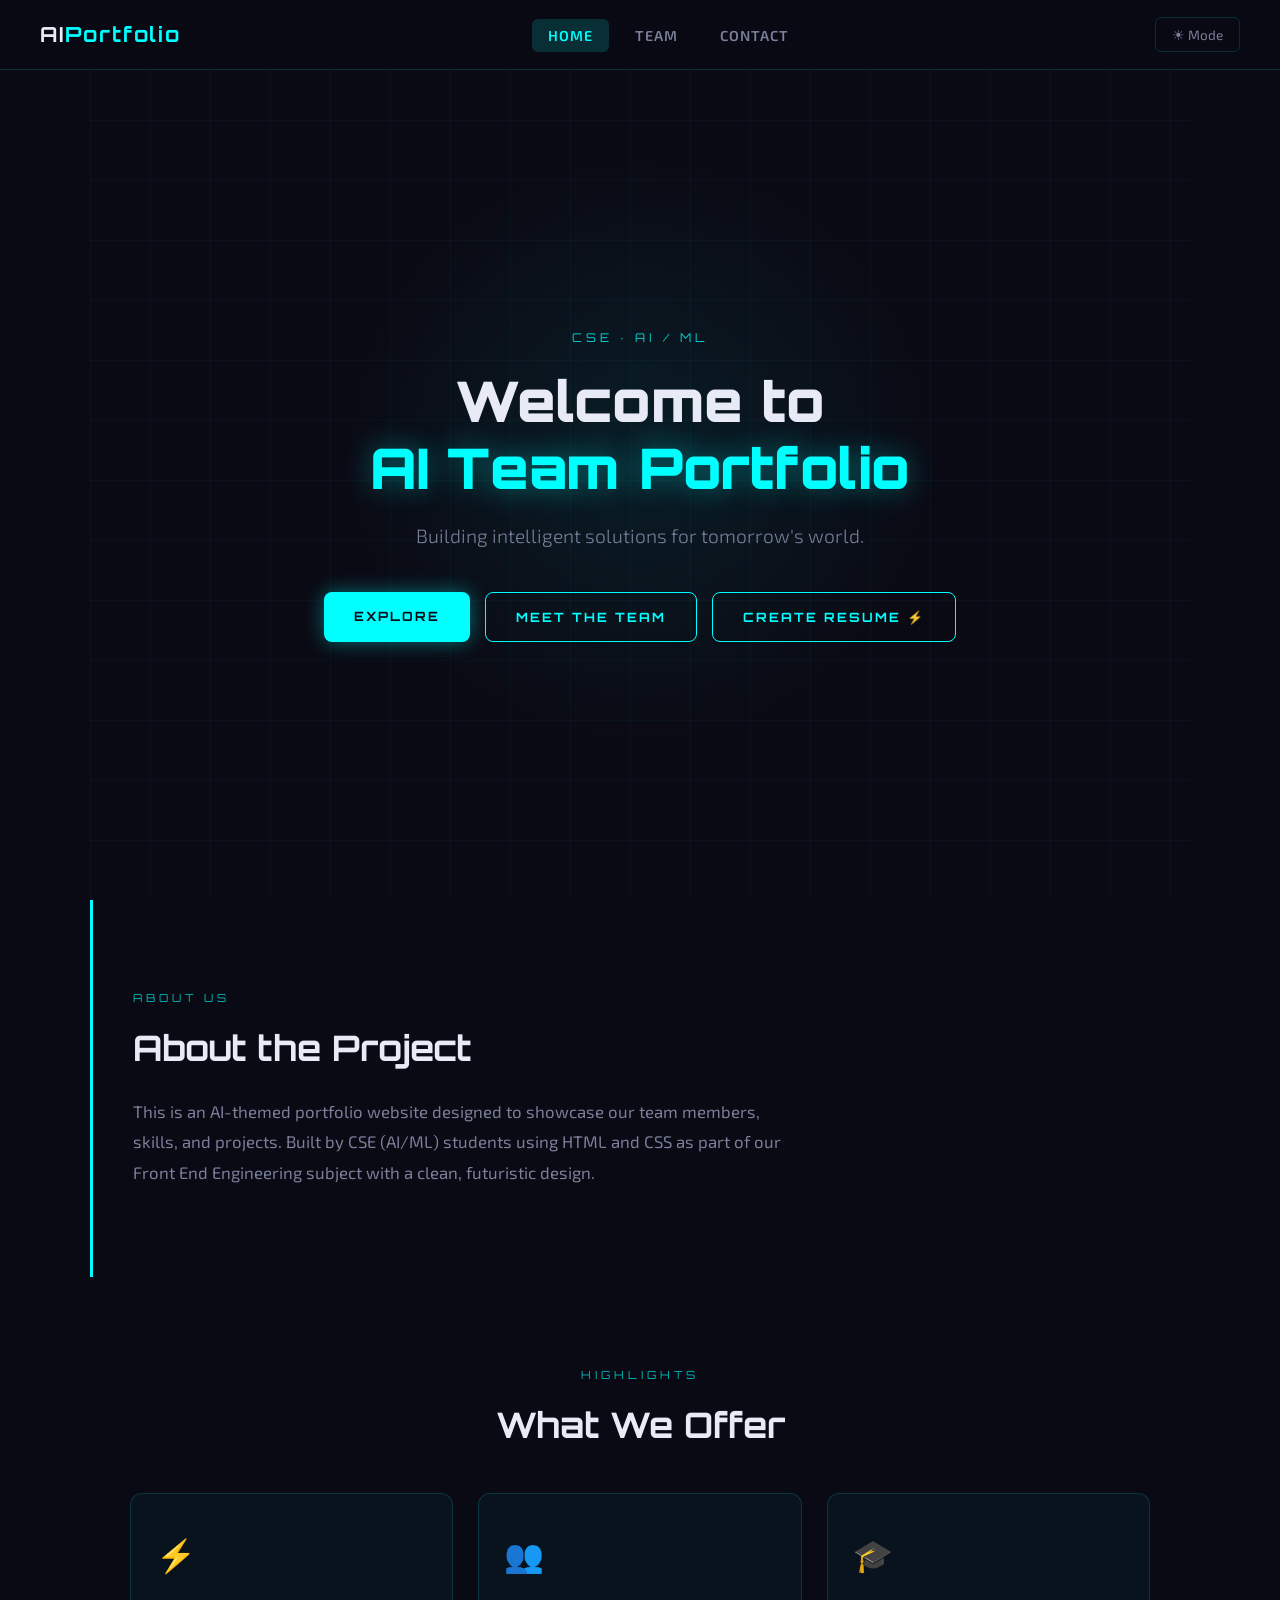
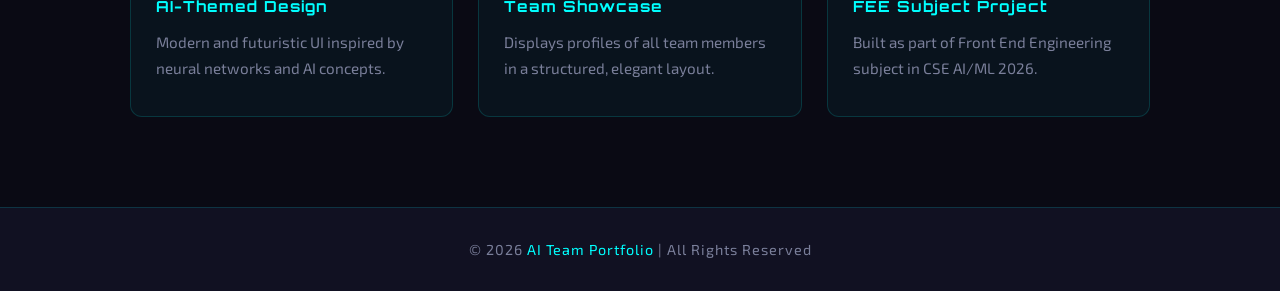
==== index.html @ 1e273eee "Add files via upload" ====
<!DOCTYPE html>
<html lang="en">

<head>
    <meta charset="UTF-8">
    <meta name="viewport" content="width=device-width, initial-scale=1.0">
    <title>AI Team Portfolio</title>
    <link rel="preconnect" href="https://fonts.googleapis.com">
    <link href="https://fonts.googleapis.com/css2?family=Orbitron:wght@400;700;900&family=Exo+2:wght@300;400;600&display=swap" rel="stylesheet">
    <link rel="stylesheet" href="style.css">
</head>

<body>

    <!-- NAVBAR -->
    <nav>
        <h2 id="logo">AI<span>Portfolio</span></h2>
        <ul id="navLinks">
            <li><a href="index.html" class="active">Home</a></li>
            <li><a href="team.html">Team</a></li>
            <li><a href="contact.html">Contact</a></li>
        </ul>
        <button id="toggleBtn">☀ Mode</button>
        <button id="hamburger" aria-label="Toggle menu">&#9776;</button>
    </nav>

    <!-- HERO SECTION -->
    <section id="home">
        <div class="hero-glow"></div>
        <div class="grid-overlay"></div>
        <div class="hero-content">
            <p class="hero-label">CSE · AI / ML</p>
            <h1 id="mainHeading">Welcome to<br><span>AI Team Portfolio</span></h1>
            <p id="subText">Building intelligent solutions for tomorrow's world.</p>
            <div class="hero-buttons">
                <a href="#about" id="exploreBtn">Explore</a>
                <a href="team.html" class="btn-outline">Meet the Team</a>
                <a href="resume.html" class="btn-outline">Create Resume ⚡</a>

            </div>
        </div>
    </section>

    <!-- ABOUT SECTION -->
    <section id="about">
        <div class="section-tag">About Us</div>
        <h2>About the Project</h2>
        <p>
            This is an AI-themed portfolio website designed to showcase our team members, skills, and projects. Built by CSE (AI/ML) students using HTML and CSS as part of our Front End Engineering subject with a clean, futuristic design.
        </p>
    </section>

    <!-- FEATURES SECTION -->
    <section id="features">
        <div class="section-tag">Highlights</div>
        <h2>What We Offer</h2>
        <div class="cards-grid">
            <div class="card">
                <div class="card-icon">⚡</div>
                <h3>AI-Themed Design</h3>
                <p>Modern and futuristic UI inspired by neural networks and AI concepts.</p>
            </div>
            <div class="card">
                <div class="card-icon">👥</div>
                <h3>Team Showcase</h3>
                <p>Displays profiles of all team members in a structured, elegant layout.</p>
            </div>
            <div class="card">
                <div class="card-icon">🎓</div>
                <h3>FEE Subject Project</h3>
                <p>Built as part of Front End Engineering subject in CSE AI/ML 2026.</p>
            </div>
        </div>
    </section>

    <!-- FOOTER -->
    <footer>
        <p>©️ 2026 <span>AI Team Portfolio</span> | All Rights Reserved</p>
    </footer>

</body>

</html>
---- style.css ----
/* ── CSS VARIABLES ── */

:root {
    --bg-primary: #0a0a14;
    --bg-secondary: #111122;
    --bg-card: rgba(0, 255, 255, 0.04);
    --accent: #00ffff;
    --accent-dim: rgba(0, 255, 255, 0.15);
    --accent-glow: rgba(0, 255, 255, 0.4);
    --text-primary: #e8eaf6;
    --text-muted: #7a7f9a;
    --border: rgba(0, 255, 255, 0.15);
    --font-heading: 'Orbitron', sans-serif;
    --font-body: 'Exo 2', sans-serif;
    --nav-height: 70px;
    --transition: 0.3s ease;
}


/* ── RESET ── */

*,
*::before,
*::after {
    margin: 0;
    padding: 0;
    box-sizing: border-box;
}

html {
    scroll-behavior: smooth;
}

body {
    font-family: var(--font-body);
    background: var(--bg-primary);
    color: var(--text-primary);
    line-height: 1.6;
    overflow-x: hidden;
}


/* ── NAVBAR ── */

nav {
    position: fixed;
    top: 0;
    left: 0;
    right: 0;
    z-index: 1000;
    display: flex;
    justify-content: space-between;
    align-items: center;
    height: var(--nav-height);
    padding: 0 40px;
    background: rgba(10, 10, 20, 0.85);
    backdrop-filter: blur(12px);
    border-bottom: 1px solid var(--border);
}

#logo {
    font-family: var(--font-heading);
    font-size: 1.3rem;
    color: var(--text-primary);
    letter-spacing: 2px;
}

#logo span {
    color: var(--accent);
}

nav ul {
    list-style: none;
    display: flex;
    gap: 10px;
}

nav ul li a {
    text-decoration: none;
    color: var(--text-muted);
    font-size: 0.9rem;
    font-weight: 600;
    padding: 8px 16px;
    border-radius: 6px;
    letter-spacing: 1px;
    text-transform: uppercase;
    transition: var(--transition);
}

nav ul li a:hover,
nav ul li a.active {
    color: var(--accent);
    background: var(--accent-dim);
}

#toggleBtn {
    background: transparent;
    border: 1px solid var(--border);
    color: var(--text-muted);
    padding: 8px 16px;
    border-radius: 6px;
    font-family: var(--font-body);
    font-size: 0.85rem;
    cursor: pointer;
    transition: var(--transition);
}

#toggleBtn:hover {
    border-color: var(--accent);
    color: var(--accent);
    background: var(--accent-dim);
}

#hamburger {
    display: none;
    background: transparent;
    border: 1px solid var(--border);
    color: var(--accent);
    font-size: 1.3rem;
    padding: 6px 12px;
    border-radius: 6px;
    cursor: pointer;
}


/* ── HERO ── */

#home {
    position: relative;
    min-height: 100vh;
    display: flex;
    align-items: center;
    justify-content: center;
    padding: 0 20px;
    padding-top: var(--nav-height);
    overflow: hidden;
    text-align: center;
}

.hero-glow {
    position: absolute;
    width: 600px;
    height: 600px;
    background: radial-gradient(circle, rgba(0, 255, 255, 0.08) 0%, transparent 70%);
    top: 50%;
    left: 50%;
    transform: translate(-50%, -50%);
    pointer-events: none;
    animation: pulse 4s ease-in-out infinite;
}

@keyframes pulse {
    0%,
    100% {
        transform: translate(-50%, -50%) scale(1);
        opacity: 0.6;
    }
    50% {
        transform: translate(-50%, -50%) scale(1.1);
        opacity: 1;
    }
}

.grid-overlay {
    position: absolute;
    inset: 0;
    background-image: linear-gradient(rgba(0, 255, 255, 0.03) 1px, transparent 1px), linear-gradient(90deg, rgba(0, 255, 255, 0.03) 1px, transparent 1px);
    background-size: 60px 60px;
    pointer-events: none;
}

.hero-content {
    position: relative;
    z-index: 1;
    max-width: 750px;
}

.hero-label {
    font-family: var(--font-heading);
    font-size: 0.75rem;
    letter-spacing: 4px;
    color: var(--accent);
    text-transform: uppercase;
    margin-bottom: 20px;
    opacity: 0.8;
}

#mainHeading {
    font-family: var(--font-heading);
    font-size: clamp(2rem, 5vw, 3.5rem);
    font-weight: 900;
    line-height: 1.2;
    margin-bottom: 20px;
    color: var(--text-primary);
}

#mainHeading span {
    color: var(--accent);
    text-shadow: 0 0 30px var(--accent-glow);
}

#subText {
    font-size: clamp(1rem, 2vw, 1.2rem);
    color: var(--text-muted);
    margin-bottom: 40px;
    font-weight: 300;
}

.hero-buttons {
    display: flex;
    gap: 15px;
    justify-content: center;
    flex-wrap: wrap;
}

#exploreBtn {
    background: var(--accent);
    color: #0a0a14;
    border: none;
    padding: 14px 30px;
    border-radius: 8px;
    font-family: var(--font-heading);
    font-size: 0.8rem;
    font-weight: 700;
    letter-spacing: 2px;
    text-transform: uppercase;
    cursor: pointer;
    transition: var(--transition);
    box-shadow: 0 0 20px var(--accent-glow);
}

#exploreBtn:hover {
    background: white;
    box-shadow: 0 0 35px rgba(255, 255, 255, 0.4);
    transform: translateY(-2px);
}

.btn-outline {
    background: transparent;
    color: var(--accent);
    border: 1px solid var(--accent);
    padding: 14px 30px;
    border-radius: 8px;
    font-family: var(--font-heading);
    font-size: 0.8rem;
    font-weight: 700;
    letter-spacing: 2px;
    text-transform: uppercase;
    cursor: pointer;
    transition: var(--transition);
}

.btn-outline:hover {
    background: var(--accent-dim);
    transform: translateY(-2px);
}


/* ── SECTIONS ── */

section {
    padding: 90px 40px;
    max-width: 1100px;
    margin: 0 auto;
}

.section-tag {
    font-family: var(--font-heading);
    font-size: 0.7rem;
    letter-spacing: 4px;
    color: var(--accent);
    text-transform: uppercase;
    margin-bottom: 12px;
    opacity: 0.7;
}

section h2 {
    font-family: var(--font-heading);
    font-size: clamp(1.5rem, 3vw, 2.2rem);
    color: var(--text-primary);
    margin-bottom: 20px;
}


/* ── ABOUT ── */

#about {
    border-left: 3px solid var(--accent);
    padding-left: 40px;
}

#about p {
    color: var(--text-muted);
    max-width: 650px;
    font-size: 1.05rem;
    line-height: 1.8;
}


/* ── FEATURES / CARDS ── */

#features {
    text-align: center;
}

.cards-grid {
    display: grid;
    grid-template-columns: repeat(auto-fit, minmax(260px, 1fr));
    gap: 25px;
    margin-top: 40px;
    text-align: left;
}

.card {
    background: var(--bg-card);
    border: 1px solid var(--border);
    border-radius: 12px;
    padding: 35px 25px;
    transition: var(--transition);
    position: relative;
    overflow: hidden;
}

.card::before {
    content: '';
    position: absolute;
    top: 0;
    left: 0;
    right: 0;
    height: 2px;
    background: var(--accent);
    transform: scaleX(0);
    transition: var(--transition);
}

.card:hover::before {
    transform: scaleX(1);
}

.card:hover {
    transform: translateY(-8px);
    border-color: var(--accent);
    background: rgba(0, 255, 255, 0.07);
    box-shadow: 0 20px 40px rgba(0, 0, 0, 0.3), 0 0 20px var(--accent-dim);
}

.card-icon {
    font-size: 2rem;
    margin-bottom: 15px;
}

.card h3 {
    font-family: var(--font-heading);
    font-size: 0.95rem;
    color: var(--accent);
    letter-spacing: 1px;
    margin-bottom: 10px;
}

.card p {
    color: var(--text-muted);
    font-size: 0.95rem;
    line-height: 1.7;
}


/* ── FOOTER ── */

footer {
    text-align: center;
    padding: 30px 20px;
    background: var(--bg-secondary);
    border-top: 1px solid var(--border);
    color: var(--text-muted);
    font-size: 0.9rem;
    letter-spacing: 1px;
}

footer span {
    color: var(--accent);
}


/* ── RESPONSIVE ── */

@media (max-width: 768px) {
    nav {
        padding: 0 20px;
        flex-wrap: wrap;
    }
    nav ul {
        display: none;
        width: 100%;
        flex-direction: column;
        background: var(--bg-secondary);
        padding: 15px 0;
        border-top: 1px solid var(--border);
        gap: 0;
    }
    nav ul.open {
        display: flex;
    }
    nav ul li a {
        display: block;
        padding: 12px 20px;
        border-radius: 0;
    }
    #toggleBtn {
        display: none;
    }
    #hamburger {
        display: block;
    }
    section {
        padding: 60px 20px;
    }
    #about {
        border-left: none;
        border-top: 3px solid var(--accent);
        padding-left: 20px;
        padding-top: 30px;
    }
}

@media (max-width: 480px) {
    .hero-buttons {
        flex-direction: column;
        align-items: center;
    }
    #exploreBtn,
    .btn-outline {
        width: 100%;
        max-width: 280px;
    }
}

a#exploreBtn,
a.btn-outline {
    display: inline-block;
    text-decoration: none;
}
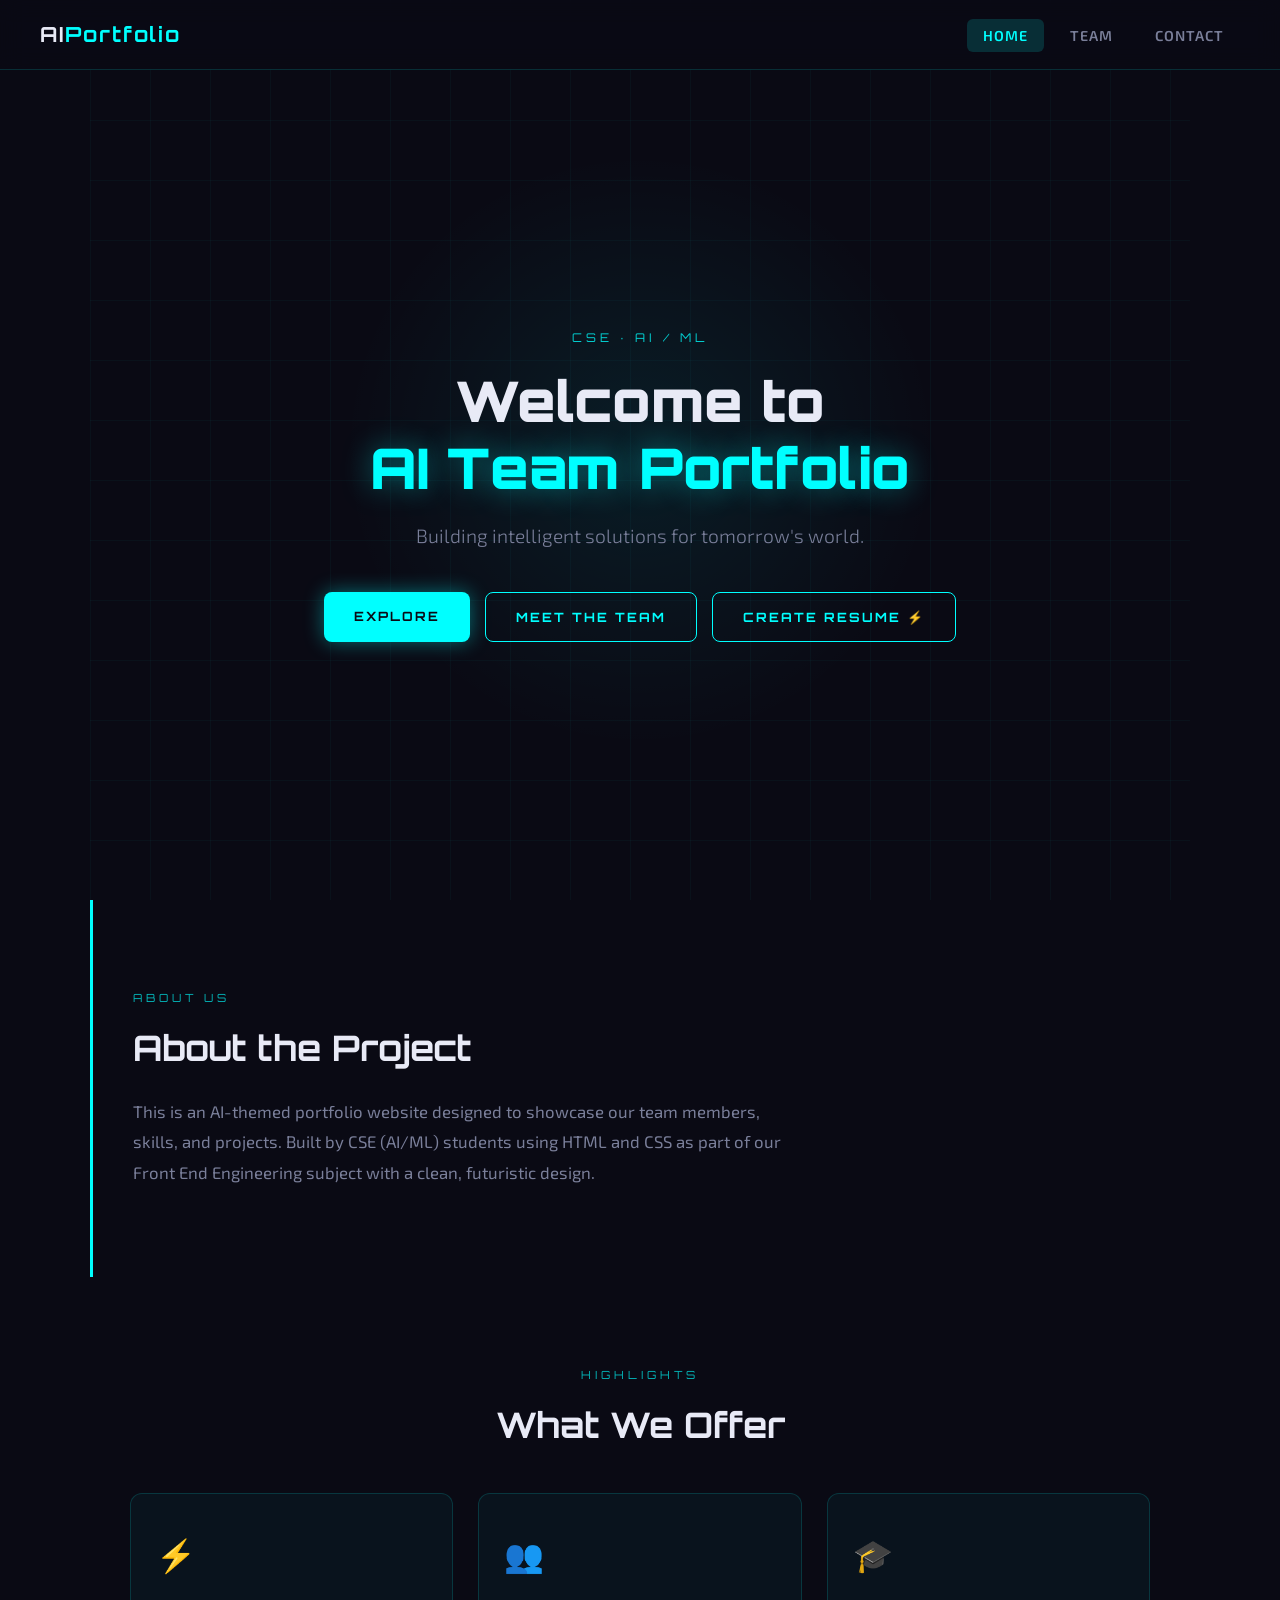
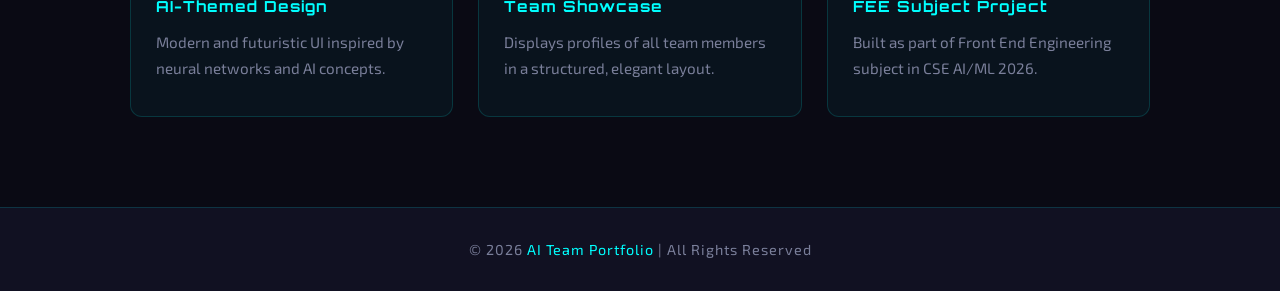
==== commit 271c8515: "Update index.html" ====
--- a/index.html
+++ b/index.html
@@ -20,7 +20,7 @@
             <li><a href="team.html">Team</a></li>
             <li><a href="contact.html">Contact</a></li>
         </ul>
-        <button id="toggleBtn">☀ Mode</button>
+        
         <button id="hamburger" aria-label="Toggle menu">&#9776;</button>
     </nav>
 
@@ -80,4 +80,4 @@
 
 </body>
 
-</html>+</html>
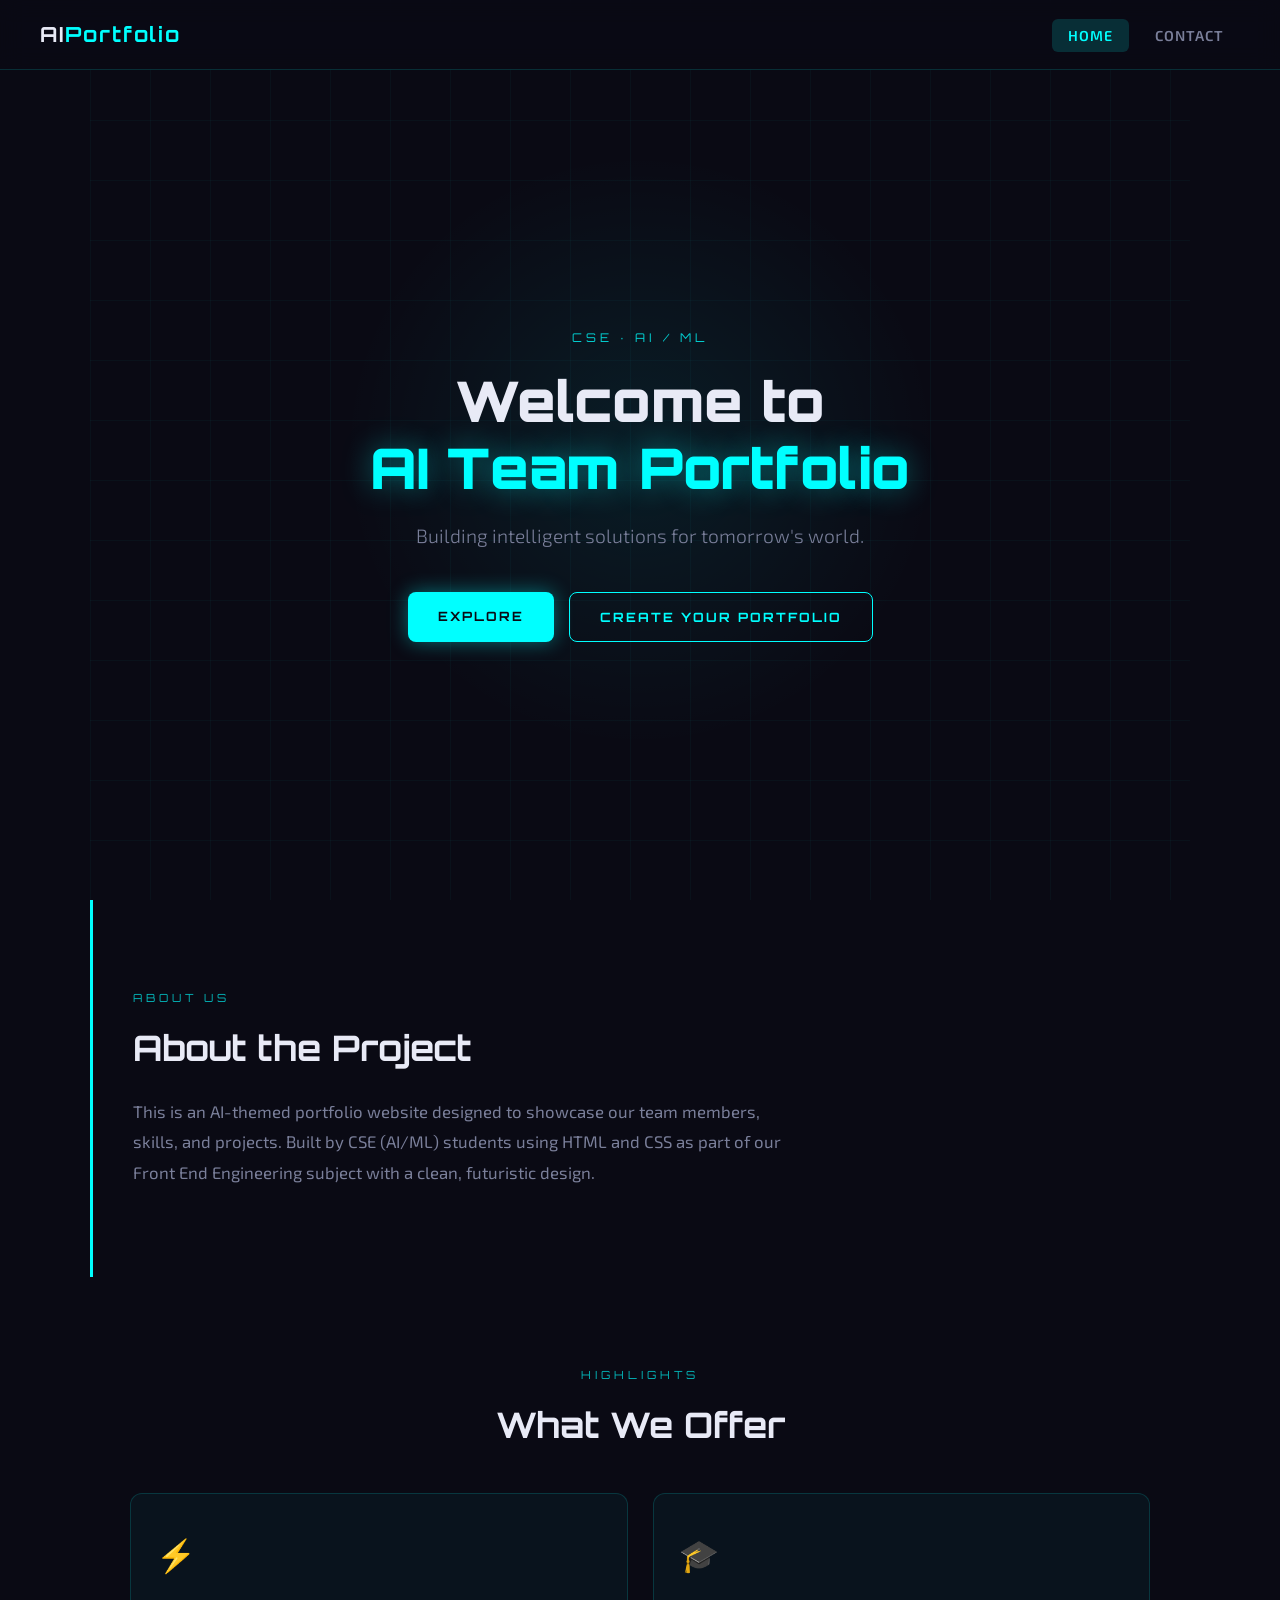
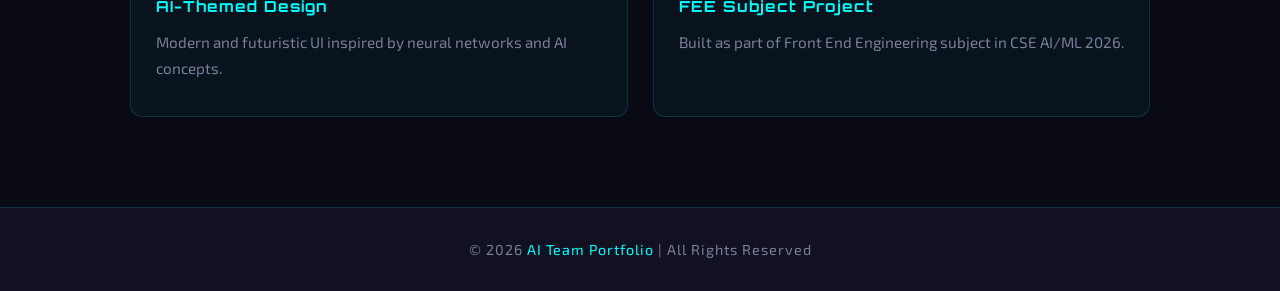
==== commit 17194152: "Add files via upload" ====
--- a/index.html
+++ b/index.html
@@ -12,19 +12,16 @@
 
 <body>
 
-    <!-- NAVBAR -->
     <nav>
         <h2 id="logo">AI<span>Portfolio</span></h2>
         <ul id="navLinks">
             <li><a href="index.html" class="active">Home</a></li>
-            <li><a href="team.html">Team</a></li>
             <li><a href="contact.html">Contact</a></li>
         </ul>
-        
         <button id="hamburger" aria-label="Toggle menu">&#9776;</button>
     </nav>
 
-    <!-- HERO SECTION -->
+
     <section id="home">
         <div class="hero-glow"></div>
         <div class="grid-overlay"></div>
@@ -34,14 +31,13 @@
             <p id="subText">Building intelligent solutions for tomorrow's world.</p>
             <div class="hero-buttons">
                 <a href="#about" id="exploreBtn">Explore</a>
-                <a href="team.html" class="btn-outline">Meet the Team</a>
-                <a href="resume.html" class="btn-outline">Create Resume ⚡</a>
+                <a href="resume.html" class="btn-outline">Create your portfolio </a>
 
             </div>
         </div>
     </section>
 
-    <!-- ABOUT SECTION -->
+
     <section id="about">
         <div class="section-tag">About Us</div>
         <h2>About the Project</h2>
@@ -50,7 +46,7 @@
         </p>
     </section>
 
-    <!-- FEATURES SECTION -->
+
     <section id="features">
         <div class="section-tag">Highlights</div>
         <h2>What We Offer</h2>
@@ -61,11 +57,6 @@
                 <p>Modern and futuristic UI inspired by neural networks and AI concepts.</p>
             </div>
             <div class="card">
-                <div class="card-icon">👥</div>
-                <h3>Team Showcase</h3>
-                <p>Displays profiles of all team members in a structured, elegant layout.</p>
-            </div>
-            <div class="card">
                 <div class="card-icon">🎓</div>
                 <h3>FEE Subject Project</h3>
                 <p>Built as part of Front End Engineering subject in CSE AI/ML 2026.</p>
@@ -73,11 +64,10 @@
         </div>
     </section>
 
-    <!-- FOOTER -->
     <footer>
         <p>©️ 2026 <span>AI Team Portfolio</span> | All Rights Reserved</p>
     </footer>
 
 </body>
 
-</html>
+</html>
--- a/style.css
+++ b/style.css
@@ -1,5 +1,3 @@
-/* ── CSS VARIABLES ── */
-
 :root {
     --bg-primary: #0a0a14;
     --bg-secondary: #111122;
@@ -16,9 +14,6 @@
     --transition: 0.3s ease;
 }
 
-
-/* ── RESET ── */
-
 *,
 *::before,
 *::after {
@@ -38,9 +33,6 @@
     line-height: 1.6;
     overflow-x: hidden;
 }
-
-
-/* ── NAVBAR ── */
 
 nav {
     position: fixed;
@@ -93,24 +85,6 @@
     background: var(--accent-dim);
 }
 
-#toggleBtn {
-    background: transparent;
-    border: 1px solid var(--border);
-    color: var(--text-muted);
-    padding: 8px 16px;
-    border-radius: 6px;
-    font-family: var(--font-body);
-    font-size: 0.85rem;
-    cursor: pointer;
-    transition: var(--transition);
-}
-
-#toggleBtn:hover {
-    border-color: var(--accent);
-    color: var(--accent);
-    background: var(--accent-dim);
-}
-
 #hamburger {
     display: none;
     background: transparent;
@@ -121,9 +95,6 @@
     border-radius: 6px;
     cursor: pointer;
 }
-
-
-/* ── HERO ── */
 
 #home {
     position: relative;
@@ -255,9 +226,6 @@
     transform: translateY(-2px);
 }
 
-
-/* ── SECTIONS ── */
-
 section {
     padding: 90px 40px;
     max-width: 1100px;
@@ -281,9 +249,6 @@
     margin-bottom: 20px;
 }
 
-
-/* ── ABOUT ── */
-
 #about {
     border-left: 3px solid var(--accent);
     padding-left: 40px;
@@ -295,9 +260,6 @@
     font-size: 1.05rem;
     line-height: 1.8;
 }
-
-
-/* ── FEATURES / CARDS ── */
 
 #features {
     text-align: center;
@@ -363,9 +325,6 @@
     line-height: 1.7;
 }
 
-
-/* ── FOOTER ── */
-
 footer {
     text-align: center;
     padding: 30px 20px;
@@ -379,9 +338,6 @@
 footer span {
     color: var(--accent);
 }
-
-
-/* ── RESPONSIVE ── */
 
 @media (max-width: 768px) {
     nav {
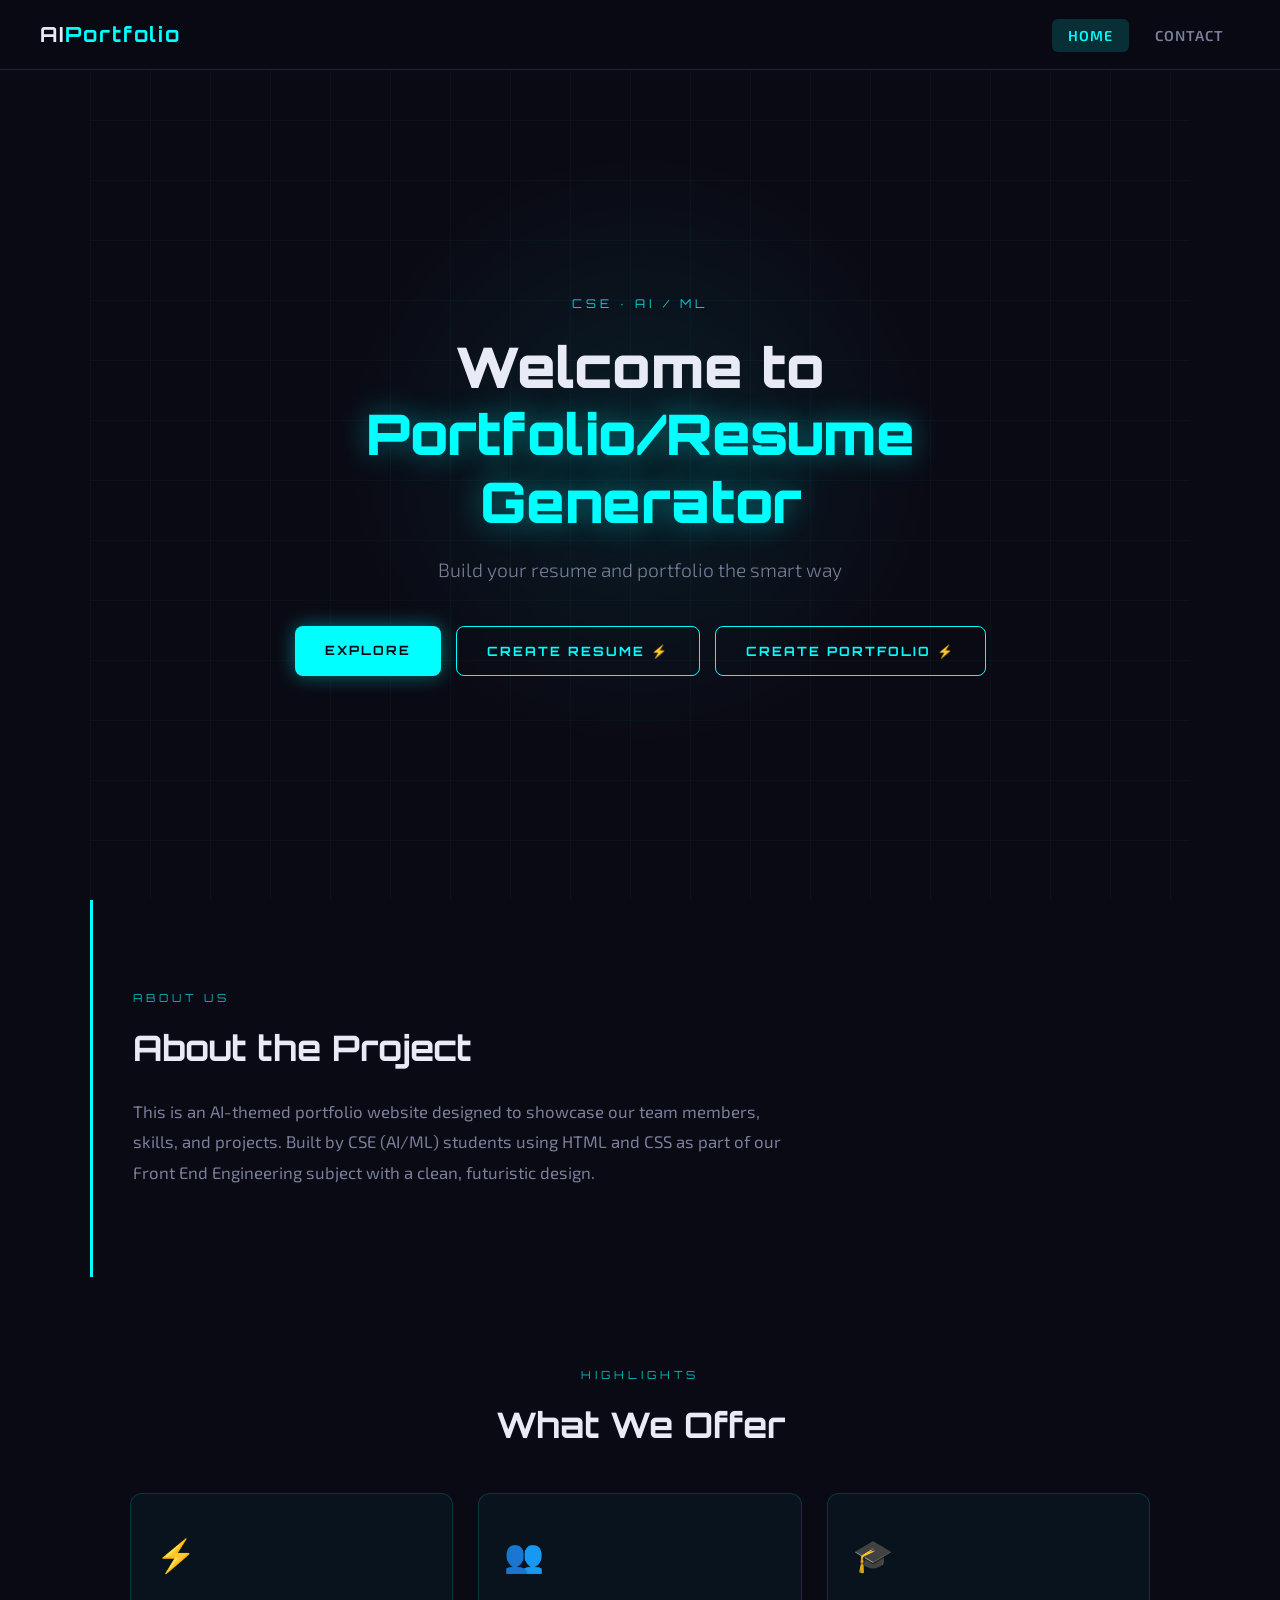
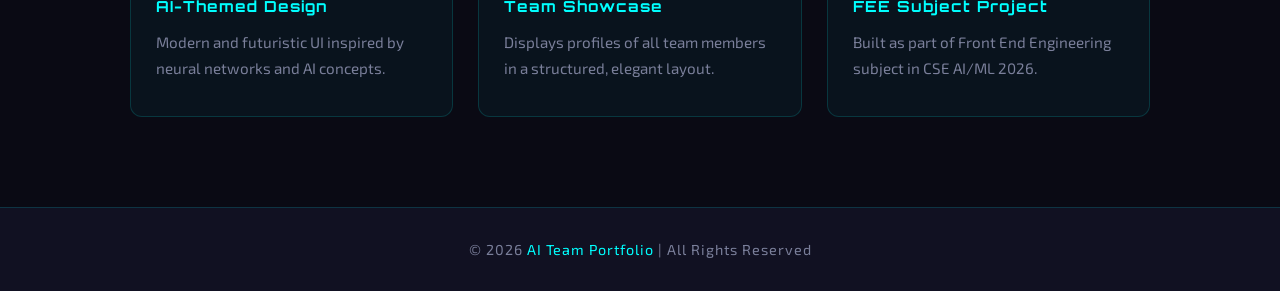
==== commit 9d24e920: "Update index.html" ====
--- a/index.html
+++ b/index.html
@@ -1,6 +1,5 @@
 <!DOCTYPE html>
 <html lang="en">
-
 <head>
     <meta charset="UTF-8">
     <meta name="viewport" content="width=device-width, initial-scale=1.0">
@@ -9,44 +8,49 @@
     <link href="https://fonts.googleapis.com/css2?family=Orbitron:wght@400;700;900&family=Exo+2:wght@300;400;600&display=swap" rel="stylesheet">
     <link rel="stylesheet" href="style.css">
 </head>
-
 <body>
 
+    <!-- NAVBAR -->
     <nav>
         <h2 id="logo">AI<span>Portfolio</span></h2>
         <ul id="navLinks">
             <li><a href="index.html" class="active">Home</a></li>
+    
             <li><a href="contact.html">Contact</a></li>
         </ul>
         <button id="hamburger" aria-label="Toggle menu">&#9776;</button>
     </nav>
 
-
+    <!-- HERO SECTION -->
     <section id="home">
         <div class="hero-glow"></div>
         <div class="grid-overlay"></div>
         <div class="hero-content">
             <p class="hero-label">CSE · AI / ML</p>
-            <h1 id="mainHeading">Welcome to<br><span>AI Team Portfolio</span></h1>
-            <p id="subText">Building intelligent solutions for tomorrow's world.</p>
+            <h1 id="mainHeading">Welcome to<br><span> Portfolio/Resume <br><span>Generator</span></span></h1>
+            <p id="subText">Build your resume and portfolio the smart way</p>
             <div class="hero-buttons">
                 <a href="#about" id="exploreBtn">Explore</a>
-                <a href="resume.html" class="btn-outline">Create your portfolio </a>
+                <a href="resume.html" class="btn-outline">Create Resume ⚡</a>
+                <a href="portfolio.html" class="btn-outline">Create Portfolio ⚡</a>
 
             </div>
         </div>
+   
     </section>
 
-
+    <!-- ABOUT SECTION -->
     <section id="about">
         <div class="section-tag">About Us</div>
         <h2>About the Project</h2>
         <p>
-            This is an AI-themed portfolio website designed to showcase our team members, skills, and projects. Built by CSE (AI/ML) students using HTML and CSS as part of our Front End Engineering subject with a clean, futuristic design.
+            This is an AI-themed portfolio website designed to showcase our team members,
+            skills, and projects. Built by CSE (AI/ML) students using HTML and CSS
+            as part of our Front End Engineering subject with a clean, futuristic design.
         </p>
     </section>
 
-
+    <!-- FEATURES SECTION -->
     <section id="features">
         <div class="section-tag">Highlights</div>
         <h2>What We Offer</h2>
@@ -57,6 +61,11 @@
                 <p>Modern and futuristic UI inspired by neural networks and AI concepts.</p>
             </div>
             <div class="card">
+                <div class="card-icon">👥</div>
+                <h3>Team Showcase</h3>
+                <p>Displays profiles of all team members in a structured, elegant layout.</p>
+            </div>
+            <div class="card">
                 <div class="card-icon">🎓</div>
                 <h3>FEE Subject Project</h3>
                 <p>Built as part of Front End Engineering subject in CSE AI/ML 2026.</p>
@@ -64,10 +73,14 @@
         </div>
     </section>
 
+
+    <!-- FOOTER -->
     <footer>
         <p>©️ 2026 <span>AI Team Portfolio</span> | All Rights Reserved</p>
     </footer>
 
+ <script src="script.js"></script>
+    
+
 </body>
-
-</html>+</html>
